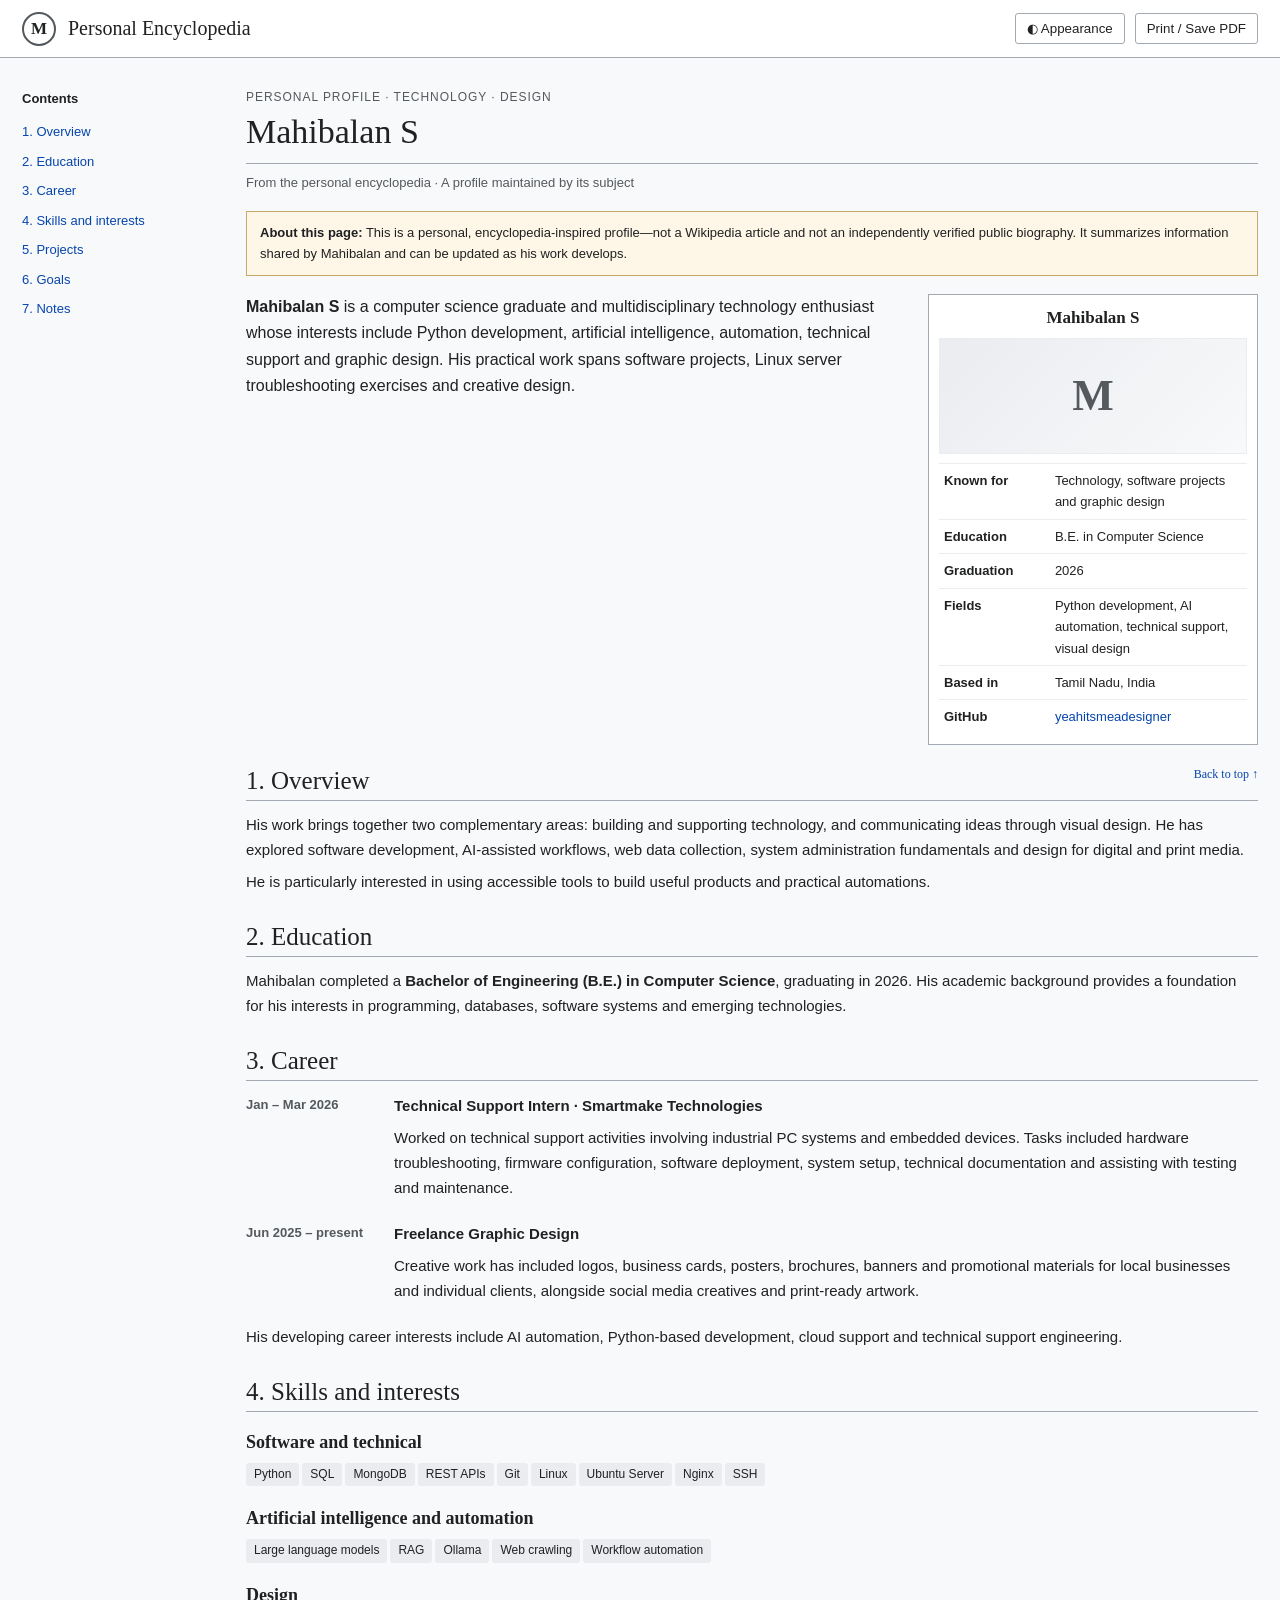
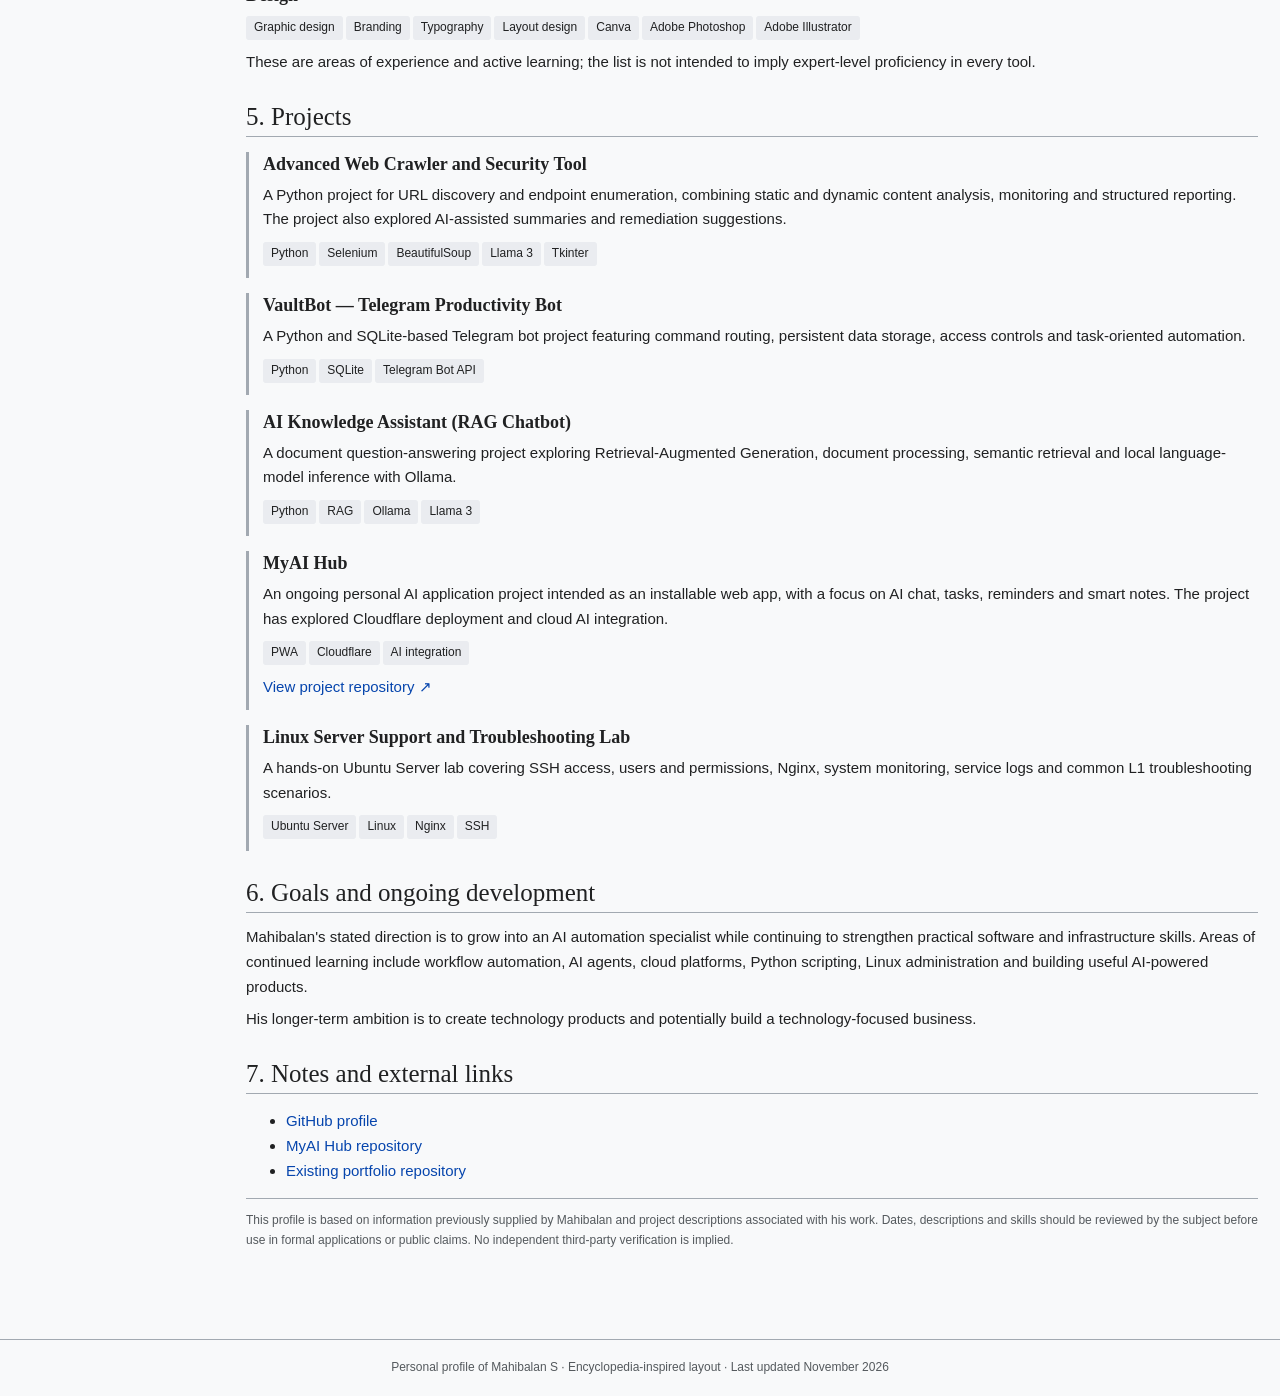
==== encyclopedia/index.html @ a49a3bd5 "Add personal encyclopedia-style profile page" ====
<!doctype html>
<html lang="en">
<head>
<meta charset="utf-8"><meta name="viewport" content="width=device-width,initial-scale=1">
<meta name="description" content="A personal encyclopedia-style profile of Mahibalan S — computer science graduate, technology enthusiast, developer and designer.">
<meta name="theme-color" content="#f8f9fa"><title>Mahibalan S — Personal Encyclopedia</title>
<style>
:root{--bg:#f8f9fa;--panel:#fff;--ink:#202122;--muted:#54595d;--line:#a2a9b1;--link:#0645ad;--soft:#eaecf0}
*{box-sizing:border-box}html{scroll-behavior:smooth;scroll-padding-top:86px}body{margin:0;background:var(--bg);color:var(--ink);font:15px/1.65 Arial,Helvetica,sans-serif}a{color:var(--link);text-decoration:none}a:hover{text-decoration:underline}.topbar{height:58px;background:var(--panel);border-bottom:1px solid var(--line);display:flex;align-items:center;justify-content:space-between;padding:0 max(22px,calc((100vw - 1320px)/2));position:sticky;top:0;z-index:5}.brand{display:flex;align-items:center;gap:12px;color:var(--ink)}.brand-mark{width:34px;height:34px;border:2px solid #54595d;border-radius:50%;display:grid;place-items:center;font:700 17px Georgia,serif}.brand-name{font:20px Georgia,serif}.top-actions{display:flex;gap:10px;align-items:center}.top-actions button{background:var(--panel);border:1px solid var(--line);border-radius:3px;padding:7px 11px;color:var(--ink);cursor:pointer}.page{max-width:1320px;margin:0 auto;padding:30px 22px 60px;display:grid;grid-template-columns:190px minmax(0,1fr);gap:34px}.sidebar{position:sticky;top:86px;align-self:start;font-size:13px}.side-title{font-weight:700;margin:0 0 8px}.sidebar a{display:block;padding:4px 0;color:var(--link)}.article{min-width:0}.kicker{font-size:12px;color:var(--muted);text-transform:uppercase;letter-spacing:.08em}.article h1{font:normal 34px/1.2 Georgia,'Times New Roman',serif;border-bottom:1px solid var(--line);padding:0 0 10px;margin:4px 0 8px}.subtitle{color:var(--muted);font-size:13px;margin:0 0 18px}.notice{background:#fef6e7;border:1px solid #c8a96a;padding:10px 13px;margin:18px 0;font-size:13px}.lead{font-size:16px}.infobox{float:right;width:min(330px,42%);margin:0 0 22px 24px;background:var(--panel);border:1px solid var(--line);padding:10px;font-size:13px}.infobox h2{text-align:center;font:700 17px Georgia,serif;margin:3px 0 10px}.portrait-placeholder{height:116px;background:linear-gradient(135deg,#eaecf0,#f8f9fa);border:1px solid var(--soft);display:grid;place-items:center;color:#54595d;font:700 44px Georgia,serif;margin-bottom:9px}.infobox table{border-collapse:collapse;width:100%}.infobox th,.infobox td{padding:6px 5px;border-top:1px solid var(--soft);vertical-align:top;text-align:left}.infobox th{width:36%;font-weight:700}.section{clear:both;margin:28px 0}.section h2{font:normal 25px Georgia,serif;border-bottom:1px solid var(--line);padding-bottom:5px;margin:0 0 12px}.section h3{font:700 18px Georgia,serif;margin:20px 0 5px}.section p{margin:8px 0}.toc-inline{background:var(--panel);border:1px solid var(--line);display:table;padding:12px 18px;margin:22px 0;font-size:13px;min-width:240px}.toc-inline strong{display:block;text-align:center;margin-bottom:5px}.toc-inline ol{margin:0;padding-left:22px}.tag{display:inline-block;background:var(--soft);padding:2px 8px;border-radius:3px;margin:2px 3px 2px 0;font-size:12px}.project{border-left:3px solid #a2a9b1;padding:2px 0 2px 14px;margin:15px 0}.project h3{margin-top:0}.timeline{display:grid;grid-template-columns:130px 1fr;gap:18px;margin:13px 0}.date{font-size:13px;color:var(--muted);font-weight:700}.reference-note{font-size:12px;color:var(--muted);border-top:1px solid var(--line);padding-top:12px}.footer{border-top:1px solid var(--line);padding:18px 22px;color:var(--muted);font-size:12px;text-align:center}.backtop{float:right;font-size:12px}.mobile-toc{display:none}body.dark{--bg:#17191c;--panel:#22262b;--ink:#e8eaed;--muted:#b7bec7;--line:#606a75;--link:#8ab4f8;--soft:#343a40}.dark .notice{background:#3b3324;border-color:#8a7448}
@media(max-width:850px){.page{grid-template-columns:1fr;gap:15px;padding:22px 16px 45px}.sidebar{display:none}.mobile-toc{display:block}.infobox{width:min(300px,48%);margin-left:16px}.topbar{padding:0 15px}.brand-name{font-size:17px}}@media(max-width:560px){.infobox{float:none;width:100%;margin:0 0 20px}.article h1{font-size:29px}.timeline{grid-template-columns:1fr;gap:2px}.top-actions button{padding:6px 8px}.brand-mark{width:30px;height:30px}}
</style></head>
<body id="top">
<header class="topbar"><a class="brand" href="#top"><span class="brand-mark">M</span><span class="brand-name">Personal Encyclopedia</span></a><div class="top-actions"><button id="themeToggle" type="button">◐ Appearance</button><button type="button" onclick="window.print()">Print / Save PDF</button></div></header>
<div class="page"><aside class="sidebar"><p class="side-title">Contents</p><a href="#overview">1. Overview</a><a href="#education">2. Education</a><a href="#career">3. Career</a><a href="#skills">4. Skills and interests</a><a href="#projects">5. Projects</a><a href="#goals">6. Goals</a><a href="#notes">7. Notes</a></aside>
<main class="article"><div class="kicker">Personal profile · Technology · Design</div><h1>Mahibalan S</h1><p class="subtitle">From the personal encyclopedia · A profile maintained by its subject</p>
<div class="notice"><strong>About this page:</strong> This is a personal, encyclopedia-inspired profile—not a Wikipedia article and not an independently verified public biography. It summarizes information shared by Mahibalan and can be updated as his work develops.</div>
<aside class="infobox"><h2>Mahibalan S</h2><div class="portrait-placeholder" aria-label="Initial M placeholder">M</div><table><tr><th>Known for</th><td>Technology, software projects and graphic design</td></tr><tr><th>Education</th><td>B.E. in Computer Science</td></tr><tr><th>Graduation</th><td>2026</td></tr><tr><th>Fields</th><td>Python development, AI automation, technical support, visual design</td></tr><tr><th>Based in</th><td>Tamil Nadu, India</td></tr><tr><th>GitHub</th><td><a href="https://github.com/yeahitsmeadesigner" target="_blank" rel="noopener">yeahitsmeadesigner</a></td></tr></table></aside>
<p class="lead"><strong>Mahibalan S</strong> is a computer science graduate and multidisciplinary technology enthusiast whose interests include Python development, artificial intelligence, automation, technical support and graphic design. His practical work spans software projects, Linux server troubleshooting exercises and creative design.</p>
<nav class="toc-inline mobile-toc"><strong>Contents</strong><ol><li><a href="#overview">Overview</a></li><li><a href="#education">Education</a></li><li><a href="#career">Career</a></li><li><a href="#skills">Skills and interests</a></li><li><a href="#projects">Projects</a></li><li><a href="#goals">Goals</a></li><li><a href="#notes">Notes</a></li></ol></nav>
<section class="section" id="overview"><h2>1. Overview <a class="backtop" href="#top">Back to top ↑</a></h2><p>His work brings together two complementary areas: building and supporting technology, and communicating ideas through visual design. He has explored software development, AI-assisted workflows, web data collection, system administration fundamentals and design for digital and print media.</p><p>He is particularly interested in using accessible tools to build useful products and practical automations.</p></section>
<section class="section" id="education"><h2>2. Education</h2><p>Mahibalan completed a <strong>Bachelor of Engineering (B.E.) in Computer Science</strong>, graduating in 2026. His academic background provides a foundation for his interests in programming, databases, software systems and emerging technologies.</p></section>
<section class="section" id="career"><h2>3. Career</h2><div class="timeline"><div class="date">Jan – Mar 2026</div><div><strong>Technical Support Intern · Smartmake Technologies</strong><p>Worked on technical support activities involving industrial PC systems and embedded devices. Tasks included hardware troubleshooting, firmware configuration, software deployment, system setup, technical documentation and assisting with testing and maintenance.</p></div></div><div class="timeline"><div class="date">Jun 2025 – present</div><div><strong>Freelance Graphic Design</strong><p>Creative work has included logos, business cards, posters, brochures, banners and promotional materials for local businesses and individual clients, alongside social media creatives and print-ready artwork.</p></div></div><p>His developing career interests include AI automation, Python-based development, cloud support and technical support engineering.</p></section>
<section class="section" id="skills"><h2>4. Skills and interests</h2><h3>Software and technical</h3><p><span class="tag">Python</span><span class="tag">SQL</span><span class="tag">MongoDB</span><span class="tag">REST APIs</span><span class="tag">Git</span><span class="tag">Linux</span><span class="tag">Ubuntu Server</span><span class="tag">Nginx</span><span class="tag">SSH</span></p><h3>Artificial intelligence and automation</h3><p><span class="tag">Large language models</span><span class="tag">RAG</span><span class="tag">Ollama</span><span class="tag">Web crawling</span><span class="tag">Workflow automation</span></p><h3>Design</h3><p><span class="tag">Graphic design</span><span class="tag">Branding</span><span class="tag">Typography</span><span class="tag">Layout design</span><span class="tag">Canva</span><span class="tag">Adobe Photoshop</span><span class="tag">Adobe Illustrator</span></p><p>These are areas of experience and active learning; the list is not intended to imply expert-level proficiency in every tool.</p></section>
<section class="section" id="projects"><h2>5. Projects</h2><article class="project"><h3>Advanced Web Crawler and Security Tool</h3><p>A Python project for URL discovery and endpoint enumeration, combining static and dynamic content analysis, monitoring and structured reporting. The project also explored AI-assisted summaries and remediation suggestions.</p><p><span class="tag">Python</span><span class="tag">Selenium</span><span class="tag">BeautifulSoup</span><span class="tag">Llama 3</span><span class="tag">Tkinter</span></p></article><article class="project"><h3>VaultBot — Telegram Productivity Bot</h3><p>A Python and SQLite-based Telegram bot project featuring command routing, persistent data storage, access controls and task-oriented automation.</p><p><span class="tag">Python</span><span class="tag">SQLite</span><span class="tag">Telegram Bot API</span></p></article><article class="project"><h3>AI Knowledge Assistant (RAG Chatbot)</h3><p>A document question-answering project exploring Retrieval-Augmented Generation, document processing, semantic retrieval and local language-model inference with Ollama.</p><p><span class="tag">Python</span><span class="tag">RAG</span><span class="tag">Ollama</span><span class="tag">Llama 3</span></p></article><article class="project"><h3>MyAI Hub</h3><p>An ongoing personal AI application project intended as an installable web app, with a focus on AI chat, tasks, reminders and smart notes. The project has explored Cloudflare deployment and cloud AI integration.</p><p><span class="tag">PWA</span><span class="tag">Cloudflare</span><span class="tag">AI integration</span></p><p><a href="https://github.com/yeahitsmeadesigner/MyAI-hub" target="_blank" rel="noopener">View project repository ↗</a></p></article><article class="project"><h3>Linux Server Support and Troubleshooting Lab</h3><p>A hands-on Ubuntu Server lab covering SSH access, users and permissions, Nginx, system monitoring, service logs and common L1 troubleshooting scenarios.</p><p><span class="tag">Ubuntu Server</span><span class="tag">Linux</span><span class="tag">Nginx</span><span class="tag">SSH</span></p></article></section>
<section class="section" id="goals"><h2>6. Goals and ongoing development</h2><p>Mahibalan's stated direction is to grow into an AI automation specialist while continuing to strengthen practical software and infrastructure skills. Areas of continued learning include workflow automation, AI agents, cloud platforms, Python scripting, Linux administration and building useful AI-powered products.</p><p>His longer-term ambition is to create technology products and potentially build a technology-focused business.</p></section>
<section class="section" id="notes"><h2>7. Notes and external links</h2><ul><li><a href="https://github.com/yeahitsmeadesigner" target="_blank" rel="noopener">GitHub profile</a></li><li><a href="https://github.com/yeahitsmeadesigner/MyAI-hub" target="_blank" rel="noopener">MyAI Hub repository</a></li><li><a href="https://github.com/yeahitsmeadesigner/MY-PAGE" target="_blank" rel="noopener">Existing portfolio repository</a></li></ul><p class="reference-note">This profile is based on information previously supplied by Mahibalan and project descriptions associated with his work. Dates, descriptions and skills should be reviewed by the subject before use in formal applications or public claims. No independent third-party verification is implied.</p></section>
</main></div><footer class="footer">Personal profile of Mahibalan S · Encyclopedia-inspired layout · Last updated November 2026</footer>
<script>document.getElementById('themeToggle').addEventListener('click',()=>document.body.classList.toggle('dark'));</script>
</body></html>
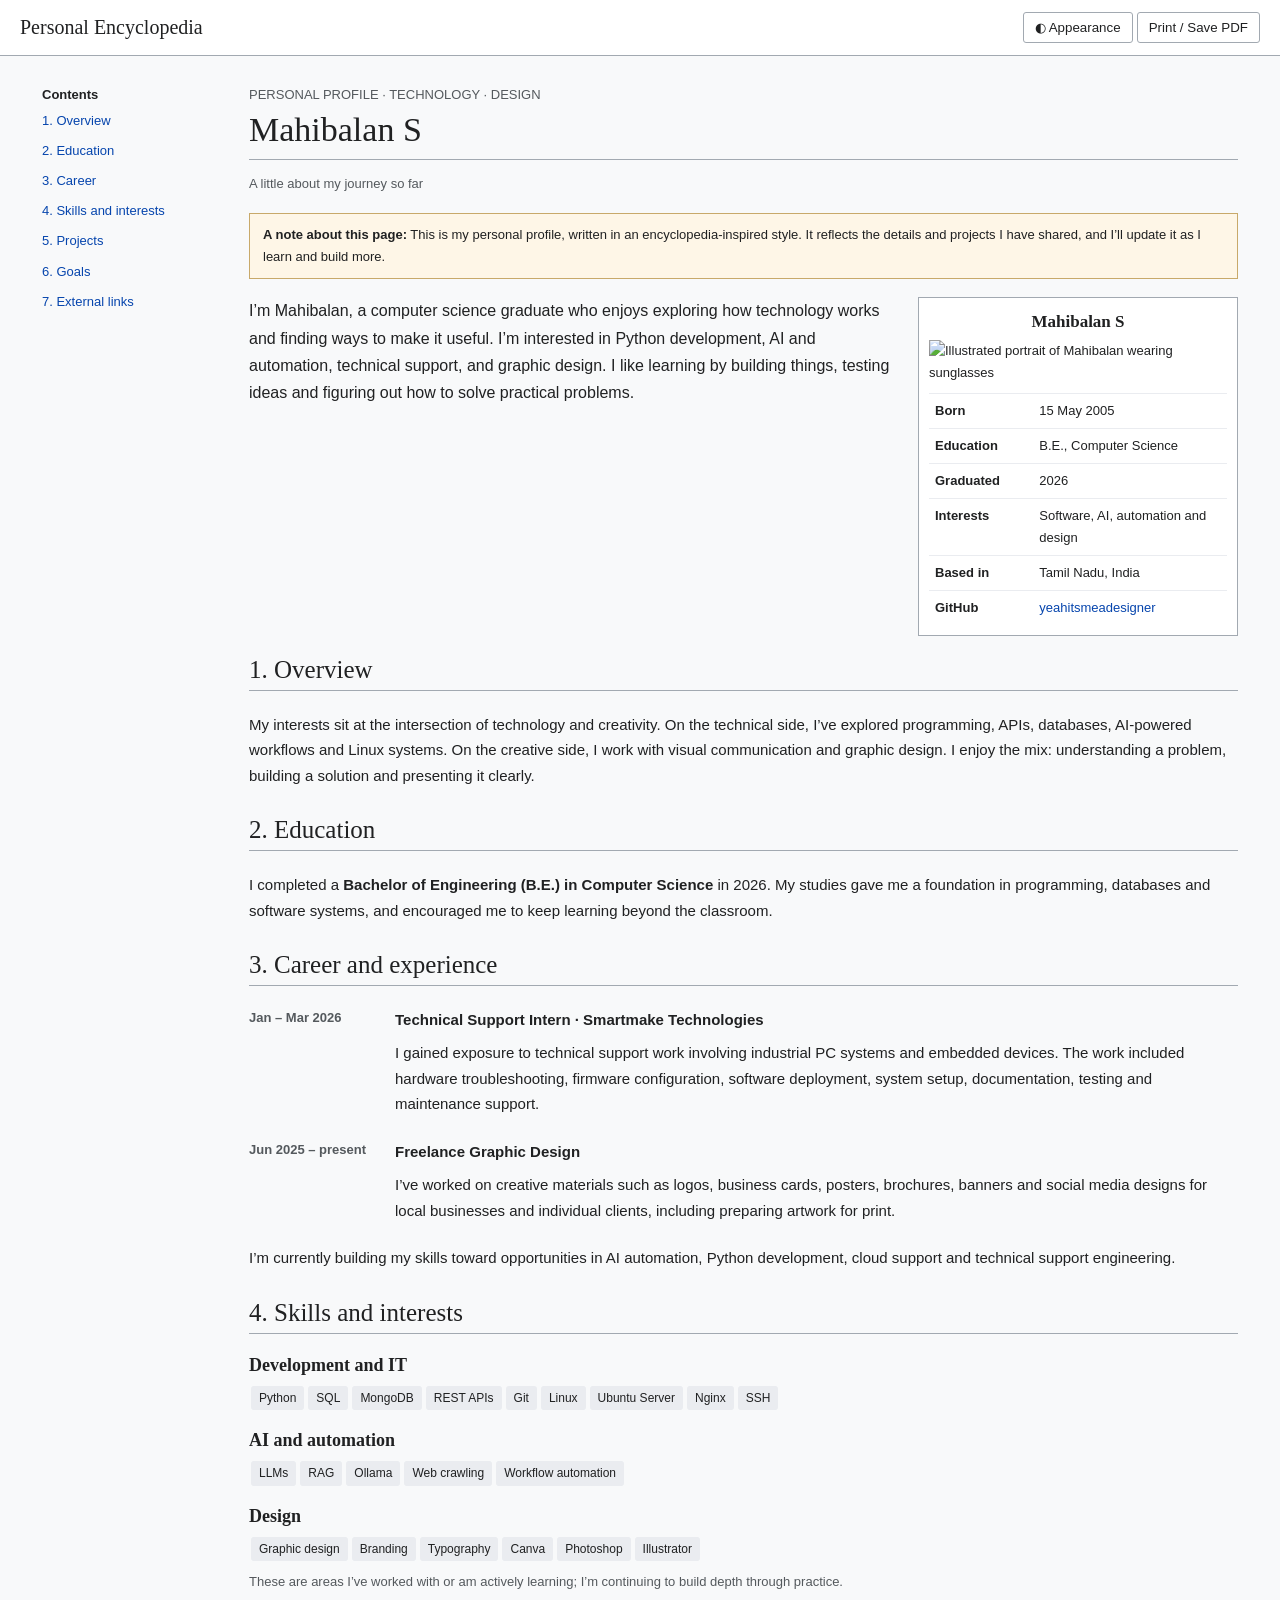
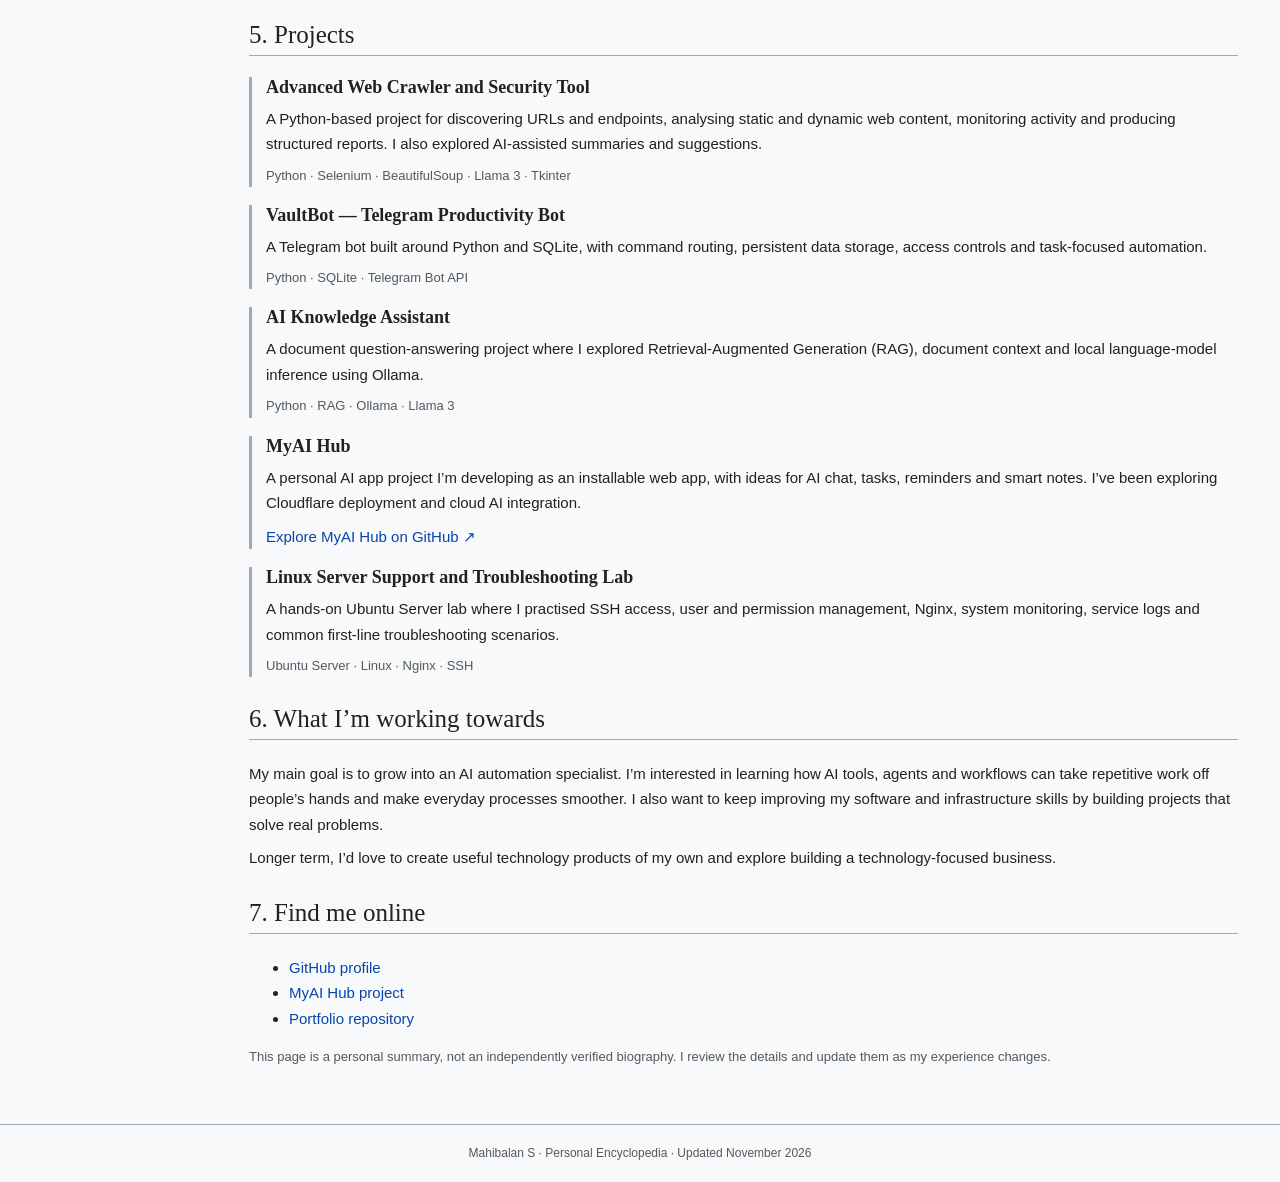
==== commit 689cf32e: "Personalize encyclopedia profile with portrait, birth date and natural biography" ====
--- a/encyclopedia/index.html
+++ b/encyclopedia/index.html
@@ -1,29 +1,24 @@
 <!doctype html>
-<html lang="en">
-<head>
+<html lang="en"><head>
 <meta charset="utf-8"><meta name="viewport" content="width=device-width,initial-scale=1">
-<meta name="description" content="A personal encyclopedia-style profile of Mahibalan S — computer science graduate, technology enthusiast, developer and designer.">
+<meta name="description" content="Meet Mahibalan S — computer science graduate, technology enthusiast, developer and designer.">
 <meta name="theme-color" content="#f8f9fa"><title>Mahibalan S — Personal Encyclopedia</title>
 <style>
-:root{--bg:#f8f9fa;--panel:#fff;--ink:#202122;--muted:#54595d;--line:#a2a9b1;--link:#0645ad;--soft:#eaecf0}
-*{box-sizing:border-box}html{scroll-behavior:smooth;scroll-padding-top:86px}body{margin:0;background:var(--bg);color:var(--ink);font:15px/1.65 Arial,Helvetica,sans-serif}a{color:var(--link);text-decoration:none}a:hover{text-decoration:underline}.topbar{height:58px;background:var(--panel);border-bottom:1px solid var(--line);display:flex;align-items:center;justify-content:space-between;padding:0 max(22px,calc((100vw - 1320px)/2));position:sticky;top:0;z-index:5}.brand{display:flex;align-items:center;gap:12px;color:var(--ink)}.brand-mark{width:34px;height:34px;border:2px solid #54595d;border-radius:50%;display:grid;place-items:center;font:700 17px Georgia,serif}.brand-name{font:20px Georgia,serif}.top-actions{display:flex;gap:10px;align-items:center}.top-actions button{background:var(--panel);border:1px solid var(--line);border-radius:3px;padding:7px 11px;color:var(--ink);cursor:pointer}.page{max-width:1320px;margin:0 auto;padding:30px 22px 60px;display:grid;grid-template-columns:190px minmax(0,1fr);gap:34px}.sidebar{position:sticky;top:86px;align-self:start;font-size:13px}.side-title{font-weight:700;margin:0 0 8px}.sidebar a{display:block;padding:4px 0;color:var(--link)}.article{min-width:0}.kicker{font-size:12px;color:var(--muted);text-transform:uppercase;letter-spacing:.08em}.article h1{font:normal 34px/1.2 Georgia,'Times New Roman',serif;border-bottom:1px solid var(--line);padding:0 0 10px;margin:4px 0 8px}.subtitle{color:var(--muted);font-size:13px;margin:0 0 18px}.notice{background:#fef6e7;border:1px solid #c8a96a;padding:10px 13px;margin:18px 0;font-size:13px}.lead{font-size:16px}.infobox{float:right;width:min(330px,42%);margin:0 0 22px 24px;background:var(--panel);border:1px solid var(--line);padding:10px;font-size:13px}.infobox h2{text-align:center;font:700 17px Georgia,serif;margin:3px 0 10px}.portrait-placeholder{height:116px;background:linear-gradient(135deg,#eaecf0,#f8f9fa);border:1px solid var(--soft);display:grid;place-items:center;color:#54595d;font:700 44px Georgia,serif;margin-bottom:9px}.infobox table{border-collapse:collapse;width:100%}.infobox th,.infobox td{padding:6px 5px;border-top:1px solid var(--soft);vertical-align:top;text-align:left}.infobox th{width:36%;font-weight:700}.section{clear:both;margin:28px 0}.section h2{font:normal 25px Georgia,serif;border-bottom:1px solid var(--line);padding-bottom:5px;margin:0 0 12px}.section h3{font:700 18px Georgia,serif;margin:20px 0 5px}.section p{margin:8px 0}.toc-inline{background:var(--panel);border:1px solid var(--line);display:table;padding:12px 18px;margin:22px 0;font-size:13px;min-width:240px}.toc-inline strong{display:block;text-align:center;margin-bottom:5px}.toc-inline ol{margin:0;padding-left:22px}.tag{display:inline-block;background:var(--soft);padding:2px 8px;border-radius:3px;margin:2px 3px 2px 0;font-size:12px}.project{border-left:3px solid #a2a9b1;padding:2px 0 2px 14px;margin:15px 0}.project h3{margin-top:0}.timeline{display:grid;grid-template-columns:130px 1fr;gap:18px;margin:13px 0}.date{font-size:13px;color:var(--muted);font-weight:700}.reference-note{font-size:12px;color:var(--muted);border-top:1px solid var(--line);padding-top:12px}.footer{border-top:1px solid var(--line);padding:18px 22px;color:var(--muted);font-size:12px;text-align:center}.backtop{float:right;font-size:12px}.mobile-toc{display:none}body.dark{--bg:#17191c;--panel:#22262b;--ink:#e8eaed;--muted:#b7bec7;--line:#606a75;--link:#8ab4f8;--soft:#343a40}.dark .notice{background:#3b3324;border-color:#8a7448}
-@media(max-width:850px){.page{grid-template-columns:1fr;gap:15px;padding:22px 16px 45px}.sidebar{display:none}.mobile-toc{display:block}.infobox{width:min(300px,48%);margin-left:16px}.topbar{padding:0 15px}.brand-name{font-size:17px}}@media(max-width:560px){.infobox{float:none;width:100%;margin:0 0 20px}.article h1{font-size:29px}.timeline{grid-template-columns:1fr;gap:2px}.top-actions button{padding:6px 8px}.brand-mark{width:30px;height:30px}}
+:root{--bg:#f8f9fa;--panel:#fff;--ink:#202122;--muted:#54595d;--line:#a2a9b1;--link:#0645ad;--soft:#eaecf0}*{box-sizing:border-box}html{scroll-behavior:smooth;scroll-padding-top:75px}body{margin:0;background:var(--bg);color:var(--ink);font:15px/1.7 Arial,sans-serif}a{color:var(--link);text-decoration:none}a:hover{text-decoration:underline}.top{position:sticky;top:0;z-index:5;background:var(--panel);border-bottom:1px solid var(--line);padding:12px max(20px,calc((100vw - 1240px)/2));display:flex;justify-content:space-between;align-items:center}.brand{font:20px Georgia,serif;color:var(--ink)}button{background:var(--panel);border:1px solid var(--line);padding:7px 11px;border-radius:3px;cursor:pointer;color:var(--ink)}.layout{max-width:1240px;margin:auto;padding:28px 22px;display:grid;grid-template-columns:175px minmax(0,1fr);gap:32px}.side{position:sticky;top:80px;align-self:start;font-size:13px}.side a{display:block;padding:4px 0}.article h1{font:normal 34px Georgia,serif;border-bottom:1px solid var(--line);padding-bottom:10px;margin:5px 0}.sub,.muted{color:var(--muted);font-size:13px}.notice{background:#fef6e7;border:1px solid #c8a96a;padding:10px 13px;font-size:13px;margin:18px 0}.infobox{float:right;width:min(320px,42%);margin:0 0 20px 22px;padding:10px;background:var(--panel);border:1px solid var(--line);font-size:13px}.infobox h2{text-align:center;font:700 17px Georgia,serif;margin:4px}.portrait{display:block;width:100%;height:auto;max-height:390px;object-fit:cover;object-position:center 25%;margin:8px auto}.infobox table{width:100%;border-collapse:collapse}.infobox th,.infobox td{border-top:1px solid var(--soft);padding:6px;text-align:left;vertical-align:top}.infobox th{width:35%}.lead{font-size:16px}.section{clear:both;margin:28px 0}.section h2{font:normal 25px Georgia,serif;border-bottom:1px solid var(--line);padding-bottom:6px}.section h3{font:700 18px Georgia,serif;margin:18px 0 4px}.section p{margin:8px 0}.tag{display:inline-block;background:var(--soft);padding:2px 8px;border-radius:3px;margin:2px;font-size:12px}.project{border-left:3px solid var(--line);padding-left:14px;margin:17px 0}.timeline{display:grid;grid-template-columns:130px 1fr;gap:16px;margin:14px 0}.date{font-size:13px;font-weight:bold;color:var(--muted)}.footer{border-top:1px solid var(--line);text-align:center;padding:18px;color:var(--muted);font-size:12px}.mobiletoc{display:none}body.dark{--bg:#17191c;--panel:#22262b;--ink:#e8eaed;--muted:#b7bec7;--line:#606a75;--link:#8ab4f8;--soft:#343a40}.dark .notice{background:#3b3324;border-color:#8a7448}@media(max-width:820px){.layout{display:block;padding:20px 15px}.side{display:none}.infobox{width:min(300px,48%);margin-left:15px}.mobiletoc{display:block}}@media(max-width:560px){.infobox{float:none;width:100%;margin:0 0 20px}.article h1{font-size:29px}.timeline{grid-template-columns:1fr;gap:2px}.top{padding:11px 14px}.brand{font-size:17px}}
 </style></head>
 <body id="top">
-<header class="topbar"><a class="brand" href="#top"><span class="brand-mark">M</span><span class="brand-name">Personal Encyclopedia</span></a><div class="top-actions"><button id="themeToggle" type="button">◐ Appearance</button><button type="button" onclick="window.print()">Print / Save PDF</button></div></header>
-<div class="page"><aside class="sidebar"><p class="side-title">Contents</p><a href="#overview">1. Overview</a><a href="#education">2. Education</a><a href="#career">3. Career</a><a href="#skills">4. Skills and interests</a><a href="#projects">5. Projects</a><a href="#goals">6. Goals</a><a href="#notes">7. Notes</a></aside>
-<main class="article"><div class="kicker">Personal profile · Technology · Design</div><h1>Mahibalan S</h1><p class="subtitle">From the personal encyclopedia · A profile maintained by its subject</p>
-<div class="notice"><strong>About this page:</strong> This is a personal, encyclopedia-inspired profile—not a Wikipedia article and not an independently verified public biography. It summarizes information shared by Mahibalan and can be updated as his work develops.</div>
-<aside class="infobox"><h2>Mahibalan S</h2><div class="portrait-placeholder" aria-label="Initial M placeholder">M</div><table><tr><th>Known for</th><td>Technology, software projects and graphic design</td></tr><tr><th>Education</th><td>B.E. in Computer Science</td></tr><tr><th>Graduation</th><td>2026</td></tr><tr><th>Fields</th><td>Python development, AI automation, technical support, visual design</td></tr><tr><th>Based in</th><td>Tamil Nadu, India</td></tr><tr><th>GitHub</th><td><a href="https://github.com/yeahitsmeadesigner" target="_blank" rel="noopener">yeahitsmeadesigner</a></td></tr></table></aside>
-<p class="lead"><strong>Mahibalan S</strong> is a computer science graduate and multidisciplinary technology enthusiast whose interests include Python development, artificial intelligence, automation, technical support and graphic design. His practical work spans software projects, Linux server troubleshooting exercises and creative design.</p>
-<nav class="toc-inline mobile-toc"><strong>Contents</strong><ol><li><a href="#overview">Overview</a></li><li><a href="#education">Education</a></li><li><a href="#career">Career</a></li><li><a href="#skills">Skills and interests</a></li><li><a href="#projects">Projects</a></li><li><a href="#goals">Goals</a></li><li><a href="#notes">Notes</a></li></ol></nav>
-<section class="section" id="overview"><h2>1. Overview <a class="backtop" href="#top">Back to top ↑</a></h2><p>His work brings together two complementary areas: building and supporting technology, and communicating ideas through visual design. He has explored software development, AI-assisted workflows, web data collection, system administration fundamentals and design for digital and print media.</p><p>He is particularly interested in using accessible tools to build useful products and practical automations.</p></section>
-<section class="section" id="education"><h2>2. Education</h2><p>Mahibalan completed a <strong>Bachelor of Engineering (B.E.) in Computer Science</strong>, graduating in 2026. His academic background provides a foundation for his interests in programming, databases, software systems and emerging technologies.</p></section>
-<section class="section" id="career"><h2>3. Career</h2><div class="timeline"><div class="date">Jan – Mar 2026</div><div><strong>Technical Support Intern · Smartmake Technologies</strong><p>Worked on technical support activities involving industrial PC systems and embedded devices. Tasks included hardware troubleshooting, firmware configuration, software deployment, system setup, technical documentation and assisting with testing and maintenance.</p></div></div><div class="timeline"><div class="date">Jun 2025 – present</div><div><strong>Freelance Graphic Design</strong><p>Creative work has included logos, business cards, posters, brochures, banners and promotional materials for local businesses and individual clients, alongside social media creatives and print-ready artwork.</p></div></div><p>His developing career interests include AI automation, Python-based development, cloud support and technical support engineering.</p></section>
-<section class="section" id="skills"><h2>4. Skills and interests</h2><h3>Software and technical</h3><p><span class="tag">Python</span><span class="tag">SQL</span><span class="tag">MongoDB</span><span class="tag">REST APIs</span><span class="tag">Git</span><span class="tag">Linux</span><span class="tag">Ubuntu Server</span><span class="tag">Nginx</span><span class="tag">SSH</span></p><h3>Artificial intelligence and automation</h3><p><span class="tag">Large language models</span><span class="tag">RAG</span><span class="tag">Ollama</span><span class="tag">Web crawling</span><span class="tag">Workflow automation</span></p><h3>Design</h3><p><span class="tag">Graphic design</span><span class="tag">Branding</span><span class="tag">Typography</span><span class="tag">Layout design</span><span class="tag">Canva</span><span class="tag">Adobe Photoshop</span><span class="tag">Adobe Illustrator</span></p><p>These are areas of experience and active learning; the list is not intended to imply expert-level proficiency in every tool.</p></section>
-<section class="section" id="projects"><h2>5. Projects</h2><article class="project"><h3>Advanced Web Crawler and Security Tool</h3><p>A Python project for URL discovery and endpoint enumeration, combining static and dynamic content analysis, monitoring and structured reporting. The project also explored AI-assisted summaries and remediation suggestions.</p><p><span class="tag">Python</span><span class="tag">Selenium</span><span class="tag">BeautifulSoup</span><span class="tag">Llama 3</span><span class="tag">Tkinter</span></p></article><article class="project"><h3>VaultBot — Telegram Productivity Bot</h3><p>A Python and SQLite-based Telegram bot project featuring command routing, persistent data storage, access controls and task-oriented automation.</p><p><span class="tag">Python</span><span class="tag">SQLite</span><span class="tag">Telegram Bot API</span></p></article><article class="project"><h3>AI Knowledge Assistant (RAG Chatbot)</h3><p>A document question-answering project exploring Retrieval-Augmented Generation, document processing, semantic retrieval and local language-model inference with Ollama.</p><p><span class="tag">Python</span><span class="tag">RAG</span><span class="tag">Ollama</span><span class="tag">Llama 3</span></p></article><article class="project"><h3>MyAI Hub</h3><p>An ongoing personal AI application project intended as an installable web app, with a focus on AI chat, tasks, reminders and smart notes. The project has explored Cloudflare deployment and cloud AI integration.</p><p><span class="tag">PWA</span><span class="tag">Cloudflare</span><span class="tag">AI integration</span></p><p><a href="https://github.com/yeahitsmeadesigner/MyAI-hub" target="_blank" rel="noopener">View project repository ↗</a></p></article><article class="project"><h3>Linux Server Support and Troubleshooting Lab</h3><p>A hands-on Ubuntu Server lab covering SSH access, users and permissions, Nginx, system monitoring, service logs and common L1 troubleshooting scenarios.</p><p><span class="tag">Ubuntu Server</span><span class="tag">Linux</span><span class="tag">Nginx</span><span class="tag">SSH</span></p></article></section>
-<section class="section" id="goals"><h2>6. Goals and ongoing development</h2><p>Mahibalan's stated direction is to grow into an AI automation specialist while continuing to strengthen practical software and infrastructure skills. Areas of continued learning include workflow automation, AI agents, cloud platforms, Python scripting, Linux administration and building useful AI-powered products.</p><p>His longer-term ambition is to create technology products and potentially build a technology-focused business.</p></section>
-<section class="section" id="notes"><h2>7. Notes and external links</h2><ul><li><a href="https://github.com/yeahitsmeadesigner" target="_blank" rel="noopener">GitHub profile</a></li><li><a href="https://github.com/yeahitsmeadesigner/MyAI-hub" target="_blank" rel="noopener">MyAI Hub repository</a></li><li><a href="https://github.com/yeahitsmeadesigner/MY-PAGE" target="_blank" rel="noopener">Existing portfolio repository</a></li></ul><p class="reference-note">This profile is based on information previously supplied by Mahibalan and project descriptions associated with his work. Dates, descriptions and skills should be reviewed by the subject before use in formal applications or public claims. No independent third-party verification is implied.</p></section>
-</main></div><footer class="footer">Personal profile of Mahibalan S · Encyclopedia-inspired layout · Last updated November 2026</footer>
-<script>document.getElementById('themeToggle').addEventListener('click',()=>document.body.classList.toggle('dark'));</script>
-</body></html>+<header class="top"><a class="brand" href="#top">Personal Encyclopedia</a><div><button id="theme">◐ Appearance</button> <button onclick="window.print()">Print / Save PDF</button></div></header>
+<div class="layout"><aside class="side"><strong>Contents</strong><a href="#overview">1. Overview</a><a href="#education">2. Education</a><a href="#career">3. Career</a><a href="#skills">4. Skills and interests</a><a href="#projects">5. Projects</a><a href="#goals">6. Goals</a><a href="#links">7. External links</a></aside>
+<main class="article"><div class="muted">PERSONAL PROFILE · TECHNOLOGY · DESIGN</div><h1>Mahibalan S</h1><p class="sub">A little about my journey so far</p>
+<div class="notice"><strong>A note about this page:</strong> This is my personal profile, written in an encyclopedia-inspired style. It reflects the details and projects I have shared, and I’ll update it as I learn and build more.</div>
+<aside class="infobox"><h2>Mahibalan S</h2><img class="portrait" src="./portrait.jpg" alt="Illustrated portrait of Mahibalan wearing sunglasses"><table><tr><th>Born</th><td>15 May 2005</td></tr><tr><th>Education</th><td>B.E., Computer Science</td></tr><tr><th>Graduated</th><td>2026</td></tr><tr><th>Interests</th><td>Software, AI, automation and design</td></tr><tr><th>Based in</th><td>Tamil Nadu, India</td></tr><tr><th>GitHub</th><td><a href="https://github.com/yeahitsmeadesigner" target="_blank" rel="noopener">yeahitsmeadesigner</a></td></tr></table></aside>
+<p class="lead">I’m Mahibalan, a computer science graduate who enjoys exploring how technology works and finding ways to make it useful. I’m interested in Python development, AI and automation, technical support, and graphic design. I like learning by building things, testing ideas and figuring out how to solve practical problems.</p>
+<section class="section" id="overview"><h2>1. Overview</h2><p>My interests sit at the intersection of technology and creativity. On the technical side, I’ve explored programming, APIs, databases, AI-powered workflows and Linux systems. On the creative side, I work with visual communication and graphic design. I enjoy the mix: understanding a problem, building a solution and presenting it clearly.</p></section>
+<section class="section" id="education"><h2>2. Education</h2><p>I completed a <strong>Bachelor of Engineering (B.E.) in Computer Science</strong> in 2026. My studies gave me a foundation in programming, databases and software systems, and encouraged me to keep learning beyond the classroom.</p></section>
+<section class="section" id="career"><h2>3. Career and experience</h2><div class="timeline"><div class="date">Jan – Mar 2026</div><div><strong>Technical Support Intern · Smartmake Technologies</strong><p>I gained exposure to technical support work involving industrial PC systems and embedded devices. The work included hardware troubleshooting, firmware configuration, software deployment, system setup, documentation, testing and maintenance support.</p></div></div><div class="timeline"><div class="date">Jun 2025 – present</div><div><strong>Freelance Graphic Design</strong><p>I’ve worked on creative materials such as logos, business cards, posters, brochures, banners and social media designs for local businesses and individual clients, including preparing artwork for print.</p></div></div><p>I’m currently building my skills toward opportunities in AI automation, Python development, cloud support and technical support engineering.</p></section>
+<section class="section" id="skills"><h2>4. Skills and interests</h2><h3>Development and IT</h3><p><span class="tag">Python</span><span class="tag">SQL</span><span class="tag">MongoDB</span><span class="tag">REST APIs</span><span class="tag">Git</span><span class="tag">Linux</span><span class="tag">Ubuntu Server</span><span class="tag">Nginx</span><span class="tag">SSH</span></p><h3>AI and automation</h3><p><span class="tag">LLMs</span><span class="tag">RAG</span><span class="tag">Ollama</span><span class="tag">Web crawling</span><span class="tag">Workflow automation</span></p><h3>Design</h3><p><span class="tag">Graphic design</span><span class="tag">Branding</span><span class="tag">Typography</span><span class="tag">Canva</span><span class="tag">Photoshop</span><span class="tag">Illustrator</span></p><p class="muted">These are areas I’ve worked with or am actively learning; I’m continuing to build depth through practice.</p></section>
+<section class="section" id="projects"><h2>5. Projects</h2><article class="project"><h3>Advanced Web Crawler and Security Tool</h3><p>A Python-based project for discovering URLs and endpoints, analysing static and dynamic web content, monitoring activity and producing structured reports. I also explored AI-assisted summaries and suggestions.</p><p class="muted">Python · Selenium · BeautifulSoup · Llama 3 · Tkinter</p></article><article class="project"><h3>VaultBot — Telegram Productivity Bot</h3><p>A Telegram bot built around Python and SQLite, with command routing, persistent data storage, access controls and task-focused automation.</p><p class="muted">Python · SQLite · Telegram Bot API</p></article><article class="project"><h3>AI Knowledge Assistant</h3><p>A document question-answering project where I explored Retrieval-Augmented Generation (RAG), document context and local language-model inference using Ollama.</p><p class="muted">Python · RAG · Ollama · Llama 3</p></article><article class="project"><h3>MyAI Hub</h3><p>A personal AI app project I’m developing as an installable web app, with ideas for AI chat, tasks, reminders and smart notes. I’ve been exploring Cloudflare deployment and cloud AI integration.</p><p><a href="https://github.com/yeahitsmeadesigner/MyAI-hub" target="_blank" rel="noopener">Explore MyAI Hub on GitHub ↗</a></p></article><article class="project"><h3>Linux Server Support and Troubleshooting Lab</h3><p>A hands-on Ubuntu Server lab where I practised SSH access, user and permission management, Nginx, system monitoring, service logs and common first-line troubleshooting scenarios.</p><p class="muted">Ubuntu Server · Linux · Nginx · SSH</p></article></section>
+<section class="section" id="goals"><h2>6. What I’m working towards</h2><p>My main goal is to grow into an AI automation specialist. I’m interested in learning how AI tools, agents and workflows can take repetitive work off people’s hands and make everyday processes smoother. I also want to keep improving my software and infrastructure skills by building projects that solve real problems.</p><p>Longer term, I’d love to create useful technology products of my own and explore building a technology-focused business.</p></section>
+<section class="section" id="links"><h2>7. Find me online</h2><ul><li><a href="https://github.com/yeahitsmeadesigner" target="_blank" rel="noopener">GitHub profile</a></li><li><a href="https://github.com/yeahitsmeadesigner/MyAI-hub" target="_blank" rel="noopener">MyAI Hub project</a></li><li><a href="https://github.com/yeahitsmeadesigner/MY-PAGE" target="_blank" rel="noopener">Portfolio repository</a></li></ul><p class="muted">This page is a personal summary, not an independently verified biography. I review the details and update them as my experience changes.</p></section>
+</main></div><footer class="footer">Mahibalan S · Personal Encyclopedia · Updated November 2026</footer>
+<script>document.getElementById('theme').addEventListener('click',()=>document.body.classList.toggle('dark'));</script></body></html>
